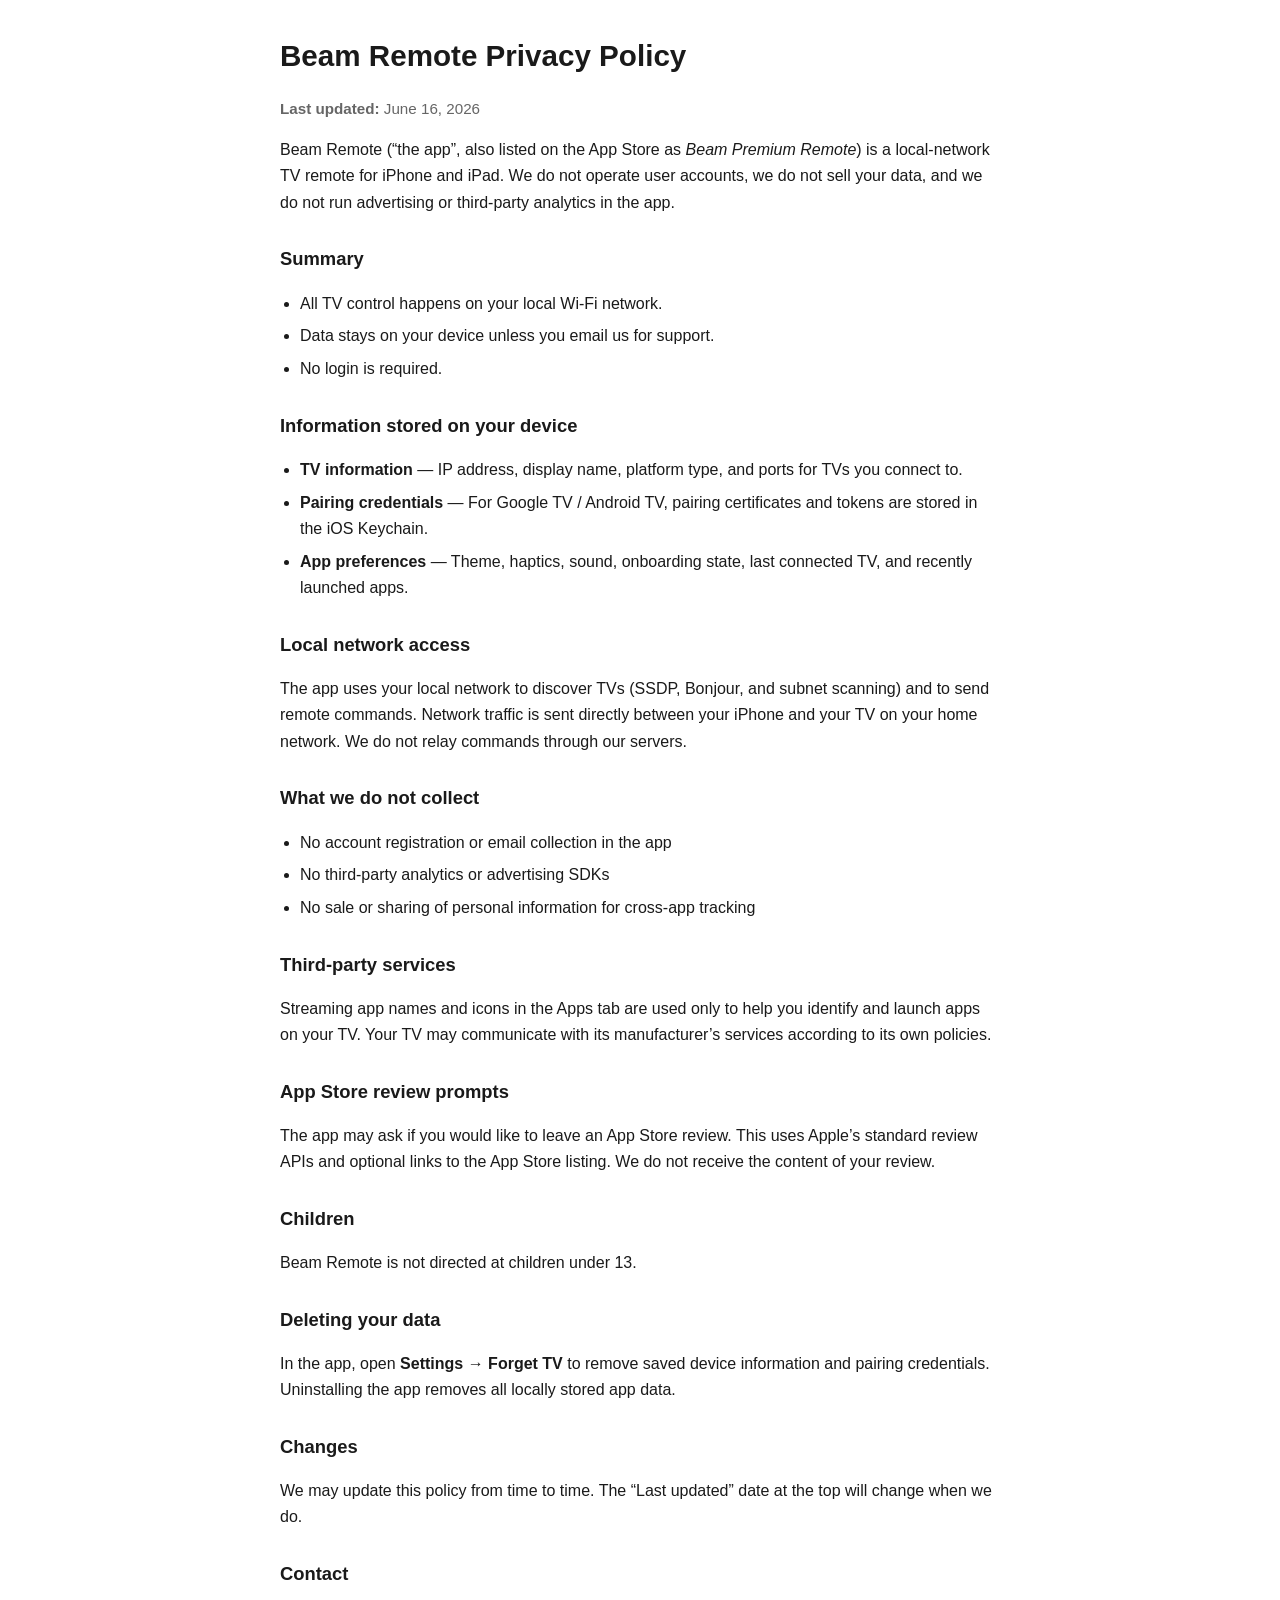
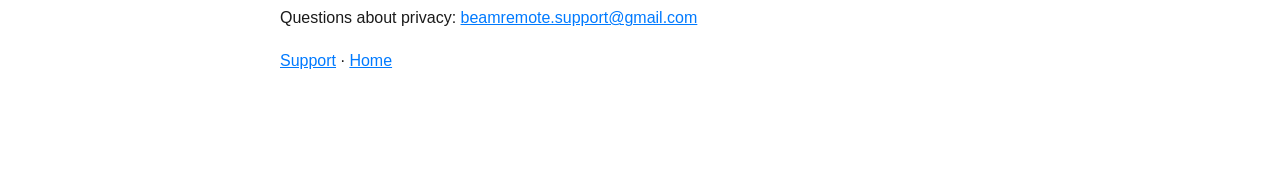
==== privacy.html @ 81498571 "Add Beam Remote privacy, support, and landing pages for GitHub Pages. Co-authored-by: Cursor <cursor" ====
<!DOCTYPE html>
<html lang="en">
<head>
  <meta charset="utf-8">
  <meta name="viewport" content="width=device-width, initial-scale=1">
  <title>Beam Remote — Privacy Policy</title>
  <style>
    :root { color-scheme: light dark; }
    body {
      font-family: -apple-system, BlinkMacSystemFont, "Segoe UI", sans-serif;
      max-width: 720px;
      margin: 2rem auto;
      padding: 0 1.25rem 3rem;
      line-height: 1.65;
      color: #1a1a1a;
      background: #fff;
    }
    @media (prefers-color-scheme: dark) {
      body { color: #eee; background: #0d0d12; }
      a { color: #6eb6ff; }
    }
    h1 { font-size: 1.85rem; margin-bottom: 0.25rem; }
    h2 { font-size: 1.15rem; margin-top: 1.75rem; }
    a { color: #007aff; }
    ul { padding-left: 1.25rem; }
    li { margin-bottom: 0.4rem; }
    .meta { color: #666; font-size: 0.95rem; }
    @media (prefers-color-scheme: dark) { .meta { color: #999; } }
  </style>
</head>
<body>
  <h1>Beam Remote Privacy Policy</h1>
  <p class="meta"><strong>Last updated:</strong> June 16, 2026</p>
  <p>
    Beam Remote (“the app”, also listed on the App Store as <em>Beam Premium Remote</em>) is a local-network TV remote
    for iPhone and iPad. We do not operate user accounts, we do not sell your data, and we do not run advertising
    or third-party analytics in the app.
  </p>

  <h2>Summary</h2>
  <ul>
    <li>All TV control happens on your local Wi‑Fi network.</li>
    <li>Data stays on your device unless you email us for support.</li>
    <li>No login is required.</li>
  </ul>

  <h2>Information stored on your device</h2>
  <ul>
    <li><strong>TV information</strong> — IP address, display name, platform type, and ports for TVs you connect to.</li>
    <li><strong>Pairing credentials</strong> — For Google TV / Android TV, pairing certificates and tokens are stored in the iOS Keychain.</li>
    <li><strong>App preferences</strong> — Theme, haptics, sound, onboarding state, last connected TV, and recently launched apps.</li>
  </ul>

  <h2>Local network access</h2>
  <p>
    The app uses your local network to discover TVs (SSDP, Bonjour, and subnet scanning) and to send remote commands.
    Network traffic is sent directly between your iPhone and your TV on your home network. We do not relay commands
    through our servers.
  </p>

  <h2>What we do not collect</h2>
  <ul>
    <li>No account registration or email collection in the app</li>
    <li>No third-party analytics or advertising SDKs</li>
    <li>No sale or sharing of personal information for cross-app tracking</li>
  </ul>

  <h2>Third-party services</h2>
  <p>
    Streaming app names and icons in the Apps tab are used only to help you identify and launch apps on your TV.
    Your TV may communicate with its manufacturer’s services according to its own policies.
  </p>

  <h2>App Store review prompts</h2>
  <p>
    The app may ask if you would like to leave an App Store review. This uses Apple’s standard review APIs and
    optional links to the App Store listing. We do not receive the content of your review.
  </p>

  <h2>Children</h2>
  <p>Beam Remote is not directed at children under 13.</p>

  <h2>Deleting your data</h2>
  <p>
    In the app, open <strong>Settings → Forget TV</strong> to remove saved device information and pairing credentials.
    Uninstalling the app removes all locally stored app data.
  </p>

  <h2>Changes</h2>
  <p>We may update this policy from time to time. The “Last updated” date at the top will change when we do.</p>

  <h2>Contact</h2>
  <p>Questions about privacy: <a href="mailto:beamremote.support@gmail.com">beamremote.support@gmail.com</a></p>
  <p><a href="support.html">Support</a> · <a href="index.html">Home</a></p>
</body>
</html>
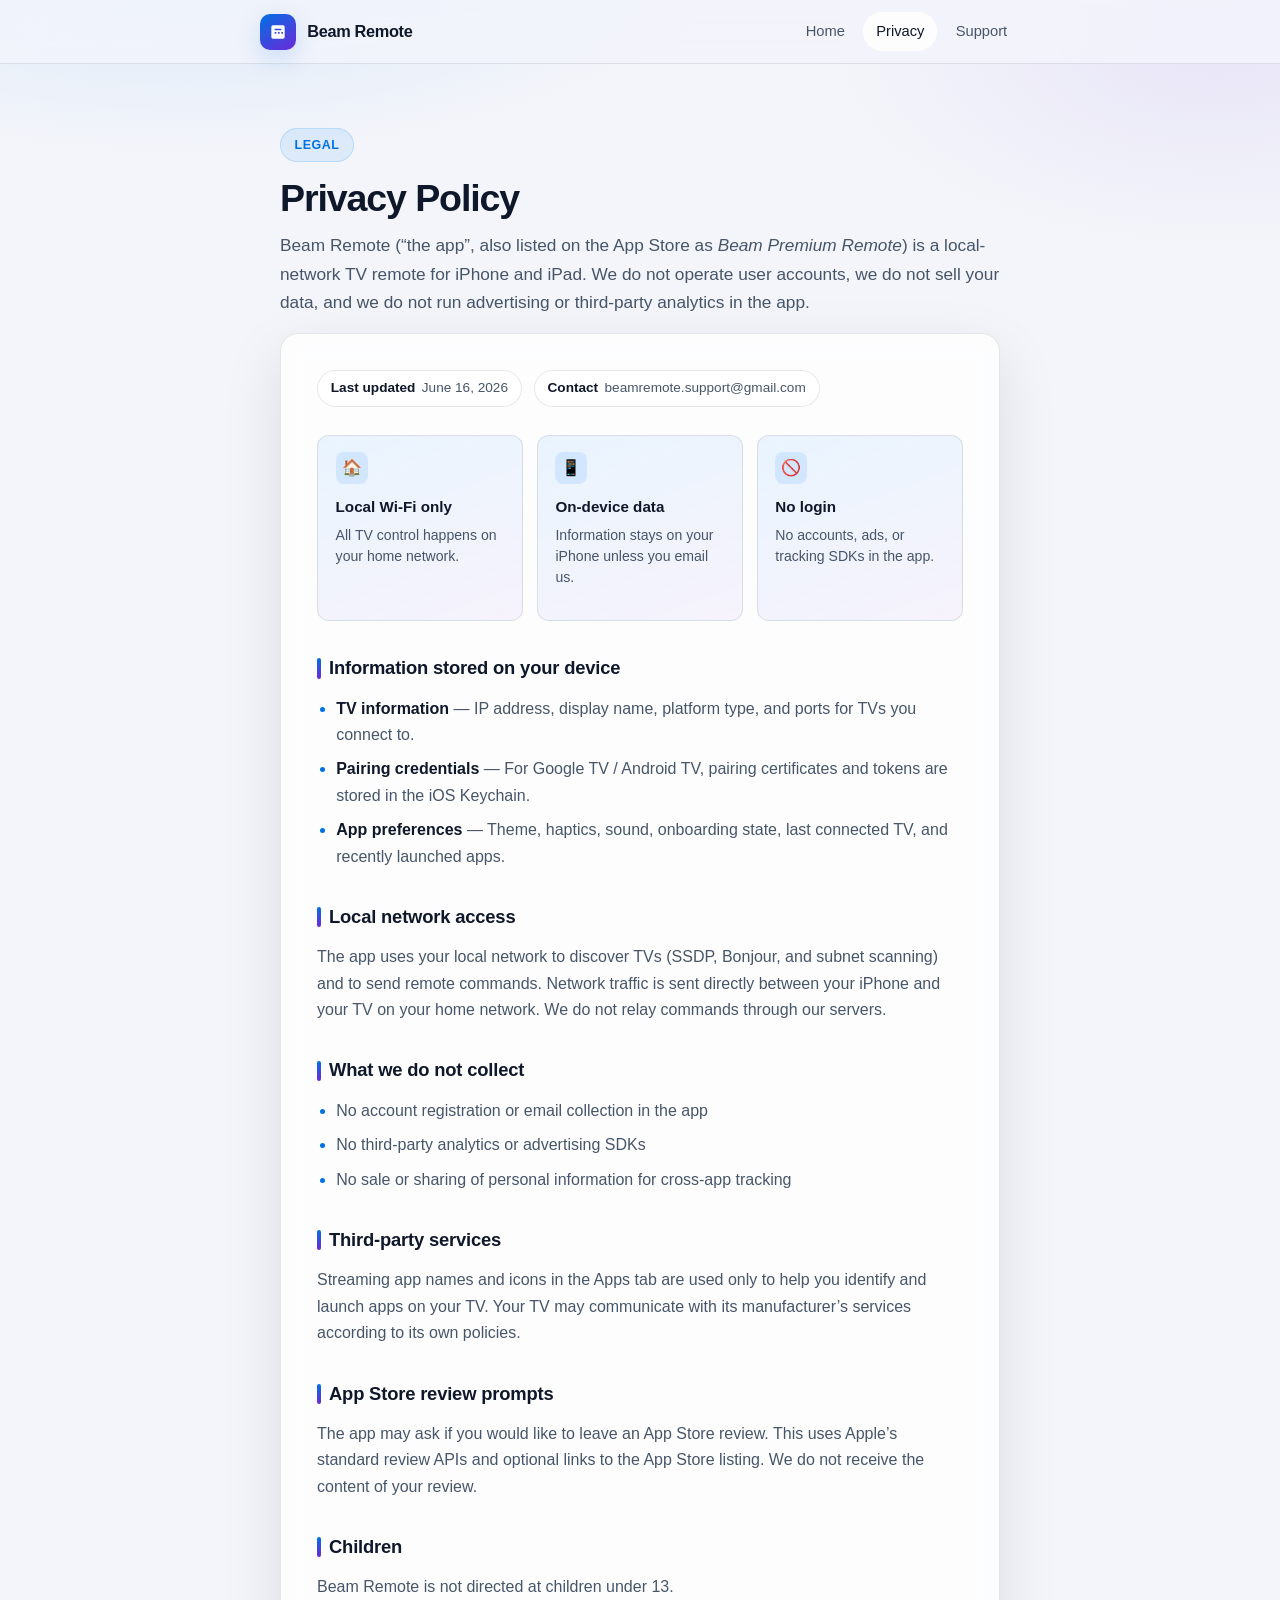
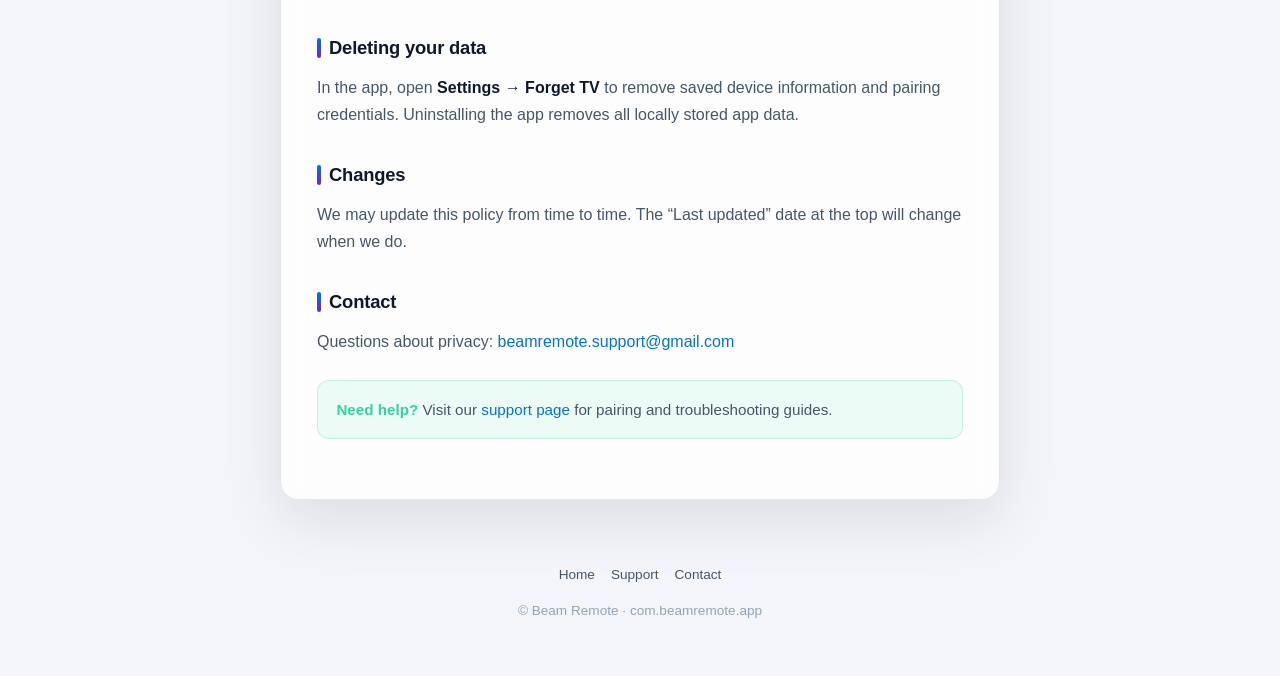
==== commit 7de9e008: "Redesign legal pages with premium glass UI and shared stylesheet. Matches Beam Remote brand colors, " ====
--- a/privacy.html
+++ b/privacy.html
@@ -3,94 +3,126 @@
 <head>
   <meta charset="utf-8">
   <meta name="viewport" content="width=device-width, initial-scale=1">
-  <title>Beam Remote — Privacy Policy</title>
-  <style>
-    :root { color-scheme: light dark; }
-    body {
-      font-family: -apple-system, BlinkMacSystemFont, "Segoe UI", sans-serif;
-      max-width: 720px;
-      margin: 2rem auto;
-      padding: 0 1.25rem 3rem;
-      line-height: 1.65;
-      color: #1a1a1a;
-      background: #fff;
-    }
-    @media (prefers-color-scheme: dark) {
-      body { color: #eee; background: #0d0d12; }
-      a { color: #6eb6ff; }
-    }
-    h1 { font-size: 1.85rem; margin-bottom: 0.25rem; }
-    h2 { font-size: 1.15rem; margin-top: 1.75rem; }
-    a { color: #007aff; }
-    ul { padding-left: 1.25rem; }
-    li { margin-bottom: 0.4rem; }
-    .meta { color: #666; font-size: 0.95rem; }
-    @media (prefers-color-scheme: dark) { .meta { color: #999; } }
-  </style>
+  <meta name="description" content="Beam Remote privacy policy — local-network TV remote with no data selling or third-party analytics.">
+  <meta name="theme-color" content="#07070a">
+  <title>Privacy Policy — Beam Remote</title>
+  <link rel="stylesheet" href="styles.css">
 </head>
 <body>
-  <h1>Beam Remote Privacy Policy</h1>
-  <p class="meta"><strong>Last updated:</strong> June 16, 2026</p>
-  <p>
-    Beam Remote (“the app”, also listed on the App Store as <em>Beam Premium Remote</em>) is a local-network TV remote
-    for iPhone and iPad. We do not operate user accounts, we do not sell your data, and we do not run advertising
-    or third-party analytics in the app.
-  </p>
+  <div class="bg-mesh" aria-hidden="true"></div>
 
-  <h2>Summary</h2>
-  <ul>
-    <li>All TV control happens on your local Wi‑Fi network.</li>
-    <li>Data stays on your device unless you email us for support.</li>
-    <li>No login is required.</li>
-  </ul>
+  <header class="site-nav">
+    <div class="nav-inner">
+      <a class="brand" href="index.html">
+        <span class="brand-mark" aria-hidden="true">
+          <svg viewBox="0 0 24 24" xmlns="http://www.w3.org/2000/svg"><path d="M6 4h12a2 2 0 0 1 2 2v12a2 2 0 0 1-2 2H6a2 2 0 0 1-2-2V6a2 2 0 0 1 2-2zm2 4v2h8V8H8zm0 4v2h2v-2H8zm4 0v2h2v-2h-2zm4 0v2h2v-2h-2z"/></svg>
+        </span>
+        Beam Remote
+      </a>
+      <nav class="nav-links" aria-label="Site">
+        <a href="index.html">Home</a>
+        <a href="privacy.html" class="active">Privacy</a>
+        <a href="support.html">Support</a>
+      </nav>
+    </div>
+  </header>
 
-  <h2>Information stored on your device</h2>
-  <ul>
-    <li><strong>TV information</strong> — IP address, display name, platform type, and ports for TVs you connect to.</li>
-    <li><strong>Pairing credentials</strong> — For Google TV / Android TV, pairing certificates and tokens are stored in the iOS Keychain.</li>
-    <li><strong>App preferences</strong> — Theme, haptics, sound, onboarding state, last connected TV, and recently launched apps.</li>
-  </ul>
+  <main class="page">
+    <section class="hero" style="text-align:left;padding-bottom:1rem;">
+      <div class="eyebrow">Legal</div>
+      <h1 style="font-size:clamp(1.85rem,4vw,2.35rem);">Privacy Policy</h1>
+      <p class="lead" style="margin:0;max-width:none;">
+        Beam Remote (“the app”, also listed on the App Store as <em>Beam Premium Remote</em>) is a local-network TV remote
+        for iPhone and iPad. We do not operate user accounts, we do not sell your data, and we do not run advertising
+        or third-party analytics in the app.
+      </p>
+    </section>
 
-  <h2>Local network access</h2>
-  <p>
-    The app uses your local network to discover TVs (SSDP, Bonjour, and subnet scanning) and to send remote commands.
-    Network traffic is sent directly between your iPhone and your TV on your home network. We do not relay commands
-    through our servers.
-  </p>
+    <article class="glass-card content-card prose">
+      <div class="meta-row">
+        <span class="meta-pill"><strong>Last updated</strong> June 16, 2026</span>
+        <span class="meta-pill"><strong>Contact</strong> beamremote.support@gmail.com</span>
+      </div>
 
-  <h2>What we do not collect</h2>
-  <ul>
-    <li>No account registration or email collection in the app</li>
-    <li>No third-party analytics or advertising SDKs</li>
-    <li>No sale or sharing of personal information for cross-app tracking</li>
-  </ul>
+      <div class="summary-grid" style="margin-top:0;">
+        <div class="summary-item">
+          <div class="icon" aria-hidden="true">🏠</div>
+          <h3>Local Wi‑Fi only</h3>
+          <p>All TV control happens on your home network.</p>
+        </div>
+        <div class="summary-item">
+          <div class="icon" aria-hidden="true">📱</div>
+          <h3>On-device data</h3>
+          <p>Information stays on your iPhone unless you email us.</p>
+        </div>
+        <div class="summary-item">
+          <div class="icon" aria-hidden="true">🚫</div>
+          <h3>No login</h3>
+          <p>No accounts, ads, or tracking SDKs in the app.</p>
+        </div>
+      </div>
 
-  <h2>Third-party services</h2>
-  <p>
-    Streaming app names and icons in the Apps tab are used only to help you identify and launch apps on your TV.
-    Your TV may communicate with its manufacturer’s services according to its own policies.
-  </p>
+      <h2>Information stored on your device</h2>
+      <ul>
+        <li><strong>TV information</strong> — IP address, display name, platform type, and ports for TVs you connect to.</li>
+        <li><strong>Pairing credentials</strong> — For Google TV / Android TV, pairing certificates and tokens are stored in the iOS Keychain.</li>
+        <li><strong>App preferences</strong> — Theme, haptics, sound, onboarding state, last connected TV, and recently launched apps.</li>
+      </ul>
 
-  <h2>App Store review prompts</h2>
-  <p>
-    The app may ask if you would like to leave an App Store review. This uses Apple’s standard review APIs and
-    optional links to the App Store listing. We do not receive the content of your review.
-  </p>
+      <h2>Local network access</h2>
+      <p>
+        The app uses your local network to discover TVs (SSDP, Bonjour, and subnet scanning) and to send remote commands.
+        Network traffic is sent directly between your iPhone and your TV on your home network. We do not relay commands
+        through our servers.
+      </p>
 
-  <h2>Children</h2>
-  <p>Beam Remote is not directed at children under 13.</p>
+      <h2>What we do not collect</h2>
+      <ul>
+        <li>No account registration or email collection in the app</li>
+        <li>No third-party analytics or advertising SDKs</li>
+        <li>No sale or sharing of personal information for cross-app tracking</li>
+      </ul>
 
-  <h2>Deleting your data</h2>
-  <p>
-    In the app, open <strong>Settings → Forget TV</strong> to remove saved device information and pairing credentials.
-    Uninstalling the app removes all locally stored app data.
-  </p>
+      <h2>Third-party services</h2>
+      <p>
+        Streaming app names and icons in the Apps tab are used only to help you identify and launch apps on your TV.
+        Your TV may communicate with its manufacturer’s services according to its own policies.
+      </p>
 
-  <h2>Changes</h2>
-  <p>We may update this policy from time to time. The “Last updated” date at the top will change when we do.</p>
+      <h2>App Store review prompts</h2>
+      <p>
+        The app may ask if you would like to leave an App Store review. This uses Apple’s standard review APIs and
+        optional links to the App Store listing. We do not receive the content of your review.
+      </p>
 
-  <h2>Contact</h2>
-  <p>Questions about privacy: <a href="mailto:beamremote.support@gmail.com">beamremote.support@gmail.com</a></p>
-  <p><a href="support.html">Support</a> · <a href="index.html">Home</a></p>
+      <h2>Children</h2>
+      <p>Beam Remote is not directed at children under 13.</p>
+
+      <h2>Deleting your data</h2>
+      <p>
+        In the app, open <strong>Settings → Forget TV</strong> to remove saved device information and pairing credentials.
+        Uninstalling the app removes all locally stored app data.
+      </p>
+
+      <h2>Changes</h2>
+      <p>We may update this policy from time to time. The “Last updated” date at the top will change when we do.</p>
+
+      <h2>Contact</h2>
+      <p>Questions about privacy: <a href="mailto:beamremote.support@gmail.com">beamremote.support@gmail.com</a></p>
+
+      <div class="tip-box">
+        <strong>Need help?</strong> Visit our <a href="support.html">support page</a> for pairing and troubleshooting guides.
+      </div>
+    </article>
+  </main>
+
+  <footer class="site-footer">
+    <div class="footer-links">
+      <a href="index.html">Home</a>
+      <a href="support.html">Support</a>
+      <a href="mailto:beamremote.support@gmail.com">Contact</a>
+    </div>
+    <p>© Beam Remote · com.beamremote.app</p>
+  </footer>
 </body>
 </html>
--- a/styles.css
+++ b/styles.css
@@ -0,0 +1,473 @@
+:root {
+  color-scheme: dark light;
+  --bg: #07070a;
+  --bg-elevated: #101014;
+  --surface: rgba(255, 255, 255, 0.06);
+  --surface-strong: rgba(255, 255, 255, 0.1);
+  --stroke: rgba(255, 255, 255, 0.12);
+  --text: #f4f4f7;
+  --text-muted: rgba(255, 255, 255, 0.62);
+  --text-faint: rgba(255, 255, 255, 0.42);
+  --accent: #3b9eff;
+  --accent-2: #8c40d9;
+  --accent-glow: rgba(59, 158, 255, 0.35);
+  --success: #34d399;
+  --radius: 18px;
+  --radius-sm: 12px;
+  --shadow: 0 24px 80px rgba(0, 0, 0, 0.45);
+  --font: "SF Pro Display", "SF Pro Text", -apple-system, BlinkMacSystemFont, "Segoe UI", sans-serif;
+  --max: 760px;
+  --nav-h: 64px;
+}
+
+@media (prefers-color-scheme: light) {
+  :root {
+    --bg: #f3f5fa;
+    --bg-elevated: #ffffff;
+    --surface: rgba(255, 255, 255, 0.82);
+    --surface-strong: #ffffff;
+    --stroke: rgba(15, 23, 42, 0.1);
+    --text: #0f172a;
+    --text-muted: #475569;
+    --text-faint: #94a3b8;
+    --accent: #0071e3;
+    --accent-2: #6d28d9;
+    --accent-glow: rgba(0, 113, 227, 0.18);
+    --shadow: 0 20px 60px rgba(15, 23, 42, 0.1);
+  }
+}
+
+*, *::before, *::after { box-sizing: border-box; }
+
+html {
+  scroll-behavior: smooth;
+  -webkit-text-size-adjust: 100%;
+}
+
+body {
+  margin: 0;
+  min-height: 100vh;
+  font-family: var(--font);
+  font-size: 1rem;
+  line-height: 1.65;
+  color: var(--text);
+  background: var(--bg);
+  -webkit-font-smoothing: antialiased;
+}
+
+.bg-mesh {
+  position: fixed;
+  inset: 0;
+  z-index: -1;
+  overflow: hidden;
+  pointer-events: none;
+  background:
+    radial-gradient(ellipse 80% 50% at 15% -10%, rgba(59, 158, 255, 0.22), transparent 55%),
+    radial-gradient(ellipse 60% 45% at 95% 5%, rgba(140, 64, 217, 0.18), transparent 50%),
+    radial-gradient(ellipse 70% 50% at 50% 110%, rgba(59, 158, 255, 0.1), transparent 55%),
+    var(--bg);
+}
+
+@media (prefers-color-scheme: light) {
+  .bg-mesh {
+    background:
+      radial-gradient(ellipse 80% 50% at 15% -10%, rgba(0, 113, 227, 0.12), transparent 55%),
+      radial-gradient(ellipse 60% 45% at 95% 5%, rgba(109, 40, 217, 0.08), transparent 50%),
+      var(--bg);
+  }
+}
+
+.site-nav {
+  position: sticky;
+  top: 0;
+  z-index: 20;
+  height: var(--nav-h);
+  display: flex;
+  align-items: center;
+  justify-content: center;
+  padding: 0 1.25rem;
+  backdrop-filter: blur(18px) saturate(160%);
+  -webkit-backdrop-filter: blur(18px) saturate(160%);
+  background: rgba(7, 7, 10, 0.72);
+  border-bottom: 1px solid var(--stroke);
+}
+
+@media (prefers-color-scheme: light) {
+  .site-nav { background: rgba(243, 245, 250, 0.82); }
+}
+
+.nav-inner {
+  width: min(100%, var(--max));
+  display: flex;
+  align-items: center;
+  justify-content: space-between;
+  gap: 1rem;
+}
+
+.brand {
+  display: inline-flex;
+  align-items: center;
+  gap: 0.7rem;
+  text-decoration: none;
+  color: var(--text);
+  font-weight: 700;
+  font-size: 1.02rem;
+  letter-spacing: -0.02em;
+}
+
+.brand:hover { opacity: 0.9; }
+
+.brand-mark {
+  width: 36px;
+  height: 36px;
+  border-radius: 10px;
+  display: grid;
+  place-items: center;
+  background: linear-gradient(145deg, var(--accent), var(--accent-2));
+  box-shadow: 0 8px 24px var(--accent-glow);
+  flex-shrink: 0;
+}
+
+.brand-mark svg {
+  width: 20px;
+  height: 20px;
+  fill: white;
+}
+
+.nav-links {
+  display: flex;
+  align-items: center;
+  gap: 0.35rem;
+  flex-wrap: wrap;
+  justify-content: flex-end;
+}
+
+.nav-links a {
+  color: var(--text-muted);
+  text-decoration: none;
+  font-size: 0.92rem;
+  font-weight: 500;
+  padding: 0.45rem 0.8rem;
+  border-radius: 999px;
+  transition: color 0.15s, background 0.15s;
+}
+
+.nav-links a:hover,
+.nav-links a.active {
+  color: var(--text);
+  background: var(--surface);
+}
+
+.page {
+  width: min(100%, var(--max));
+  margin: 0 auto;
+  padding: 2.5rem 1.25rem 4rem;
+}
+
+.hero {
+  text-align: center;
+  padding: 1.5rem 0 2.5rem;
+}
+
+.eyebrow {
+  display: inline-flex;
+  align-items: center;
+  gap: 0.45rem;
+  padding: 0.35rem 0.85rem;
+  border-radius: 999px;
+  font-size: 0.78rem;
+  font-weight: 600;
+  letter-spacing: 0.04em;
+  text-transform: uppercase;
+  color: var(--accent);
+  background: rgba(59, 158, 255, 0.12);
+  border: 1px solid rgba(59, 158, 255, 0.22);
+  margin-bottom: 1rem;
+}
+
+.hero h1 {
+  margin: 0 0 0.75rem;
+  font-size: clamp(2rem, 5vw, 2.75rem);
+  line-height: 1.1;
+  letter-spacing: -0.03em;
+  font-weight: 800;
+}
+
+.hero .lead {
+  margin: 0 auto;
+  max-width: 34rem;
+  font-size: 1.08rem;
+  color: var(--text-muted);
+}
+
+.glass-card {
+  background: var(--surface);
+  border: 1px solid var(--stroke);
+  border-radius: var(--radius);
+  box-shadow: var(--shadow);
+  backdrop-filter: blur(12px);
+  -webkit-backdrop-filter: blur(12px);
+}
+
+.content-card {
+  padding: clamp(1.5rem, 4vw, 2.25rem);
+}
+
+.meta-row {
+  display: flex;
+  flex-wrap: wrap;
+  gap: 0.75rem;
+  margin-bottom: 1.75rem;
+}
+
+.meta-pill {
+  display: inline-flex;
+  align-items: center;
+  gap: 0.4rem;
+  padding: 0.4rem 0.8rem;
+  border-radius: 999px;
+  font-size: 0.85rem;
+  color: var(--text-muted);
+  background: var(--surface-strong);
+  border: 1px solid var(--stroke);
+}
+
+.meta-pill strong { color: var(--text); font-weight: 600; }
+
+.summary-grid {
+  display: grid;
+  grid-template-columns: repeat(auto-fit, minmax(200px, 1fr));
+  gap: 0.85rem;
+  margin: 1.75rem 0 2rem;
+}
+
+.summary-item {
+  padding: 1rem 1.1rem;
+  border-radius: var(--radius-sm);
+  background: linear-gradient(160deg, rgba(59, 158, 255, 0.1), rgba(140, 64, 217, 0.06));
+  border: 1px solid var(--stroke);
+}
+
+.summary-item .icon {
+  width: 32px;
+  height: 32px;
+  border-radius: 8px;
+  display: grid;
+  place-items: center;
+  margin-bottom: 0.65rem;
+  background: rgba(59, 158, 255, 0.15);
+  color: var(--accent);
+  font-size: 1rem;
+}
+
+.summary-item h3 {
+  margin: 0 0 0.35rem;
+  font-size: 0.95rem;
+  font-weight: 700;
+}
+
+.summary-item p {
+  margin: 0;
+  font-size: 0.88rem;
+  color: var(--text-muted);
+  line-height: 1.5;
+}
+
+.prose h2 {
+  margin: 2rem 0 0.75rem;
+  font-size: 1.15rem;
+  font-weight: 700;
+  letter-spacing: -0.01em;
+  display: flex;
+  align-items: center;
+  gap: 0.5rem;
+}
+
+.prose h2::before {
+  content: "";
+  width: 4px;
+  height: 1.1em;
+  border-radius: 99px;
+  background: linear-gradient(180deg, var(--accent), var(--accent-2));
+  flex-shrink: 0;
+}
+
+.prose p,
+.prose li {
+  color: var(--text-muted);
+}
+
+.prose p { margin: 0 0 1rem; }
+.prose strong { color: var(--text); }
+
+.prose ul,
+.prose ol {
+  margin: 0 0 1rem;
+  padding-left: 1.2rem;
+}
+
+.prose li { margin-bottom: 0.5rem; }
+.prose li::marker { color: var(--accent); }
+
+.prose a {
+  color: var(--accent);
+  text-decoration: none;
+  font-weight: 500;
+}
+
+.prose a:hover { text-decoration: underline; }
+
+.link-grid {
+  display: grid;
+  gap: 0.85rem;
+  margin-top: 2rem;
+}
+
+.link-tile {
+  display: flex;
+  align-items: center;
+  gap: 1rem;
+  padding: 1.1rem 1.2rem;
+  border-radius: var(--radius-sm);
+  text-decoration: none;
+  color: var(--text);
+  background: var(--surface-strong);
+  border: 1px solid var(--stroke);
+  transition: transform 0.15s, border-color 0.15s, box-shadow 0.15s;
+}
+
+.link-tile:hover {
+  transform: translateY(-2px);
+  border-color: rgba(59, 158, 255, 0.35);
+  box-shadow: 0 12px 32px rgba(59, 158, 255, 0.12);
+}
+
+.link-tile .tile-icon {
+  width: 44px;
+  height: 44px;
+  border-radius: 12px;
+  display: grid;
+  place-items: center;
+  background: linear-gradient(145deg, rgba(59, 158, 255, 0.2), rgba(140, 64, 217, 0.15));
+  color: var(--accent);
+  font-size: 1.2rem;
+  flex-shrink: 0;
+}
+
+.link-tile .tile-body h3 {
+  margin: 0 0 0.15rem;
+  font-size: 1rem;
+  font-weight: 700;
+}
+
+.link-tile .tile-body p {
+  margin: 0;
+  font-size: 0.88rem;
+  color: var(--text-muted);
+}
+
+.link-tile .chevron {
+  margin-left: auto;
+  color: var(--text-faint);
+  font-size: 1.1rem;
+}
+
+.platform-grid {
+  display: grid;
+  grid-template-columns: repeat(auto-fit, minmax(220px, 1fr));
+  gap: 0.85rem;
+  margin: 1rem 0 1.5rem;
+}
+
+.platform-card {
+  padding: 1rem 1.1rem;
+  border-radius: var(--radius-sm);
+  border: 1px solid var(--stroke);
+  background: var(--surface-strong);
+}
+
+.platform-card h3 {
+  margin: 0 0 0.4rem;
+  font-size: 0.95rem;
+  color: var(--text);
+}
+
+.platform-card p {
+  margin: 0;
+  font-size: 0.88rem;
+  color: var(--text-muted);
+}
+
+.steps {
+  list-style: none;
+  padding: 0;
+  margin: 0 0 1.5rem;
+  display: grid;
+  gap: 0.75rem;
+}
+
+.steps li {
+  display: flex;
+  gap: 0.9rem;
+  align-items: flex-start;
+  padding: 0.9rem 1rem;
+  border-radius: var(--radius-sm);
+  background: var(--surface-strong);
+  border: 1px solid var(--stroke);
+  color: var(--text-muted);
+}
+
+.step-num {
+  width: 28px;
+  height: 28px;
+  border-radius: 8px;
+  flex-shrink: 0;
+  display: grid;
+  place-items: center;
+  font-size: 0.82rem;
+  font-weight: 800;
+  color: white;
+  background: linear-gradient(145deg, var(--accent), var(--accent-2));
+}
+
+.tip-box {
+  margin: 1.5rem 0;
+  padding: 1rem 1.15rem;
+  border-radius: var(--radius-sm);
+  border: 1px solid rgba(52, 211, 153, 0.25);
+  background: rgba(52, 211, 153, 0.08);
+  color: var(--text-muted);
+  font-size: 0.95rem;
+}
+
+.tip-box strong { color: var(--success); }
+
+.site-footer {
+  width: min(100%, var(--max));
+  margin: 0 auto;
+  padding: 0 1.25rem 2.5rem;
+  text-align: center;
+  color: var(--text-faint);
+  font-size: 0.85rem;
+}
+
+.site-footer a {
+  color: var(--text-muted);
+  text-decoration: none;
+}
+
+.site-footer a:hover { color: var(--accent); }
+
+.footer-links {
+  display: flex;
+  justify-content: center;
+  flex-wrap: wrap;
+  gap: 0.5rem 1rem;
+  margin-bottom: 0.75rem;
+}
+
+@media (max-width: 540px) {
+  .nav-links a:not(.active) { display: none; }
+  .nav-links a.active { display: inline-flex; }
+  .hero { padding-top: 0.5rem; }
+}
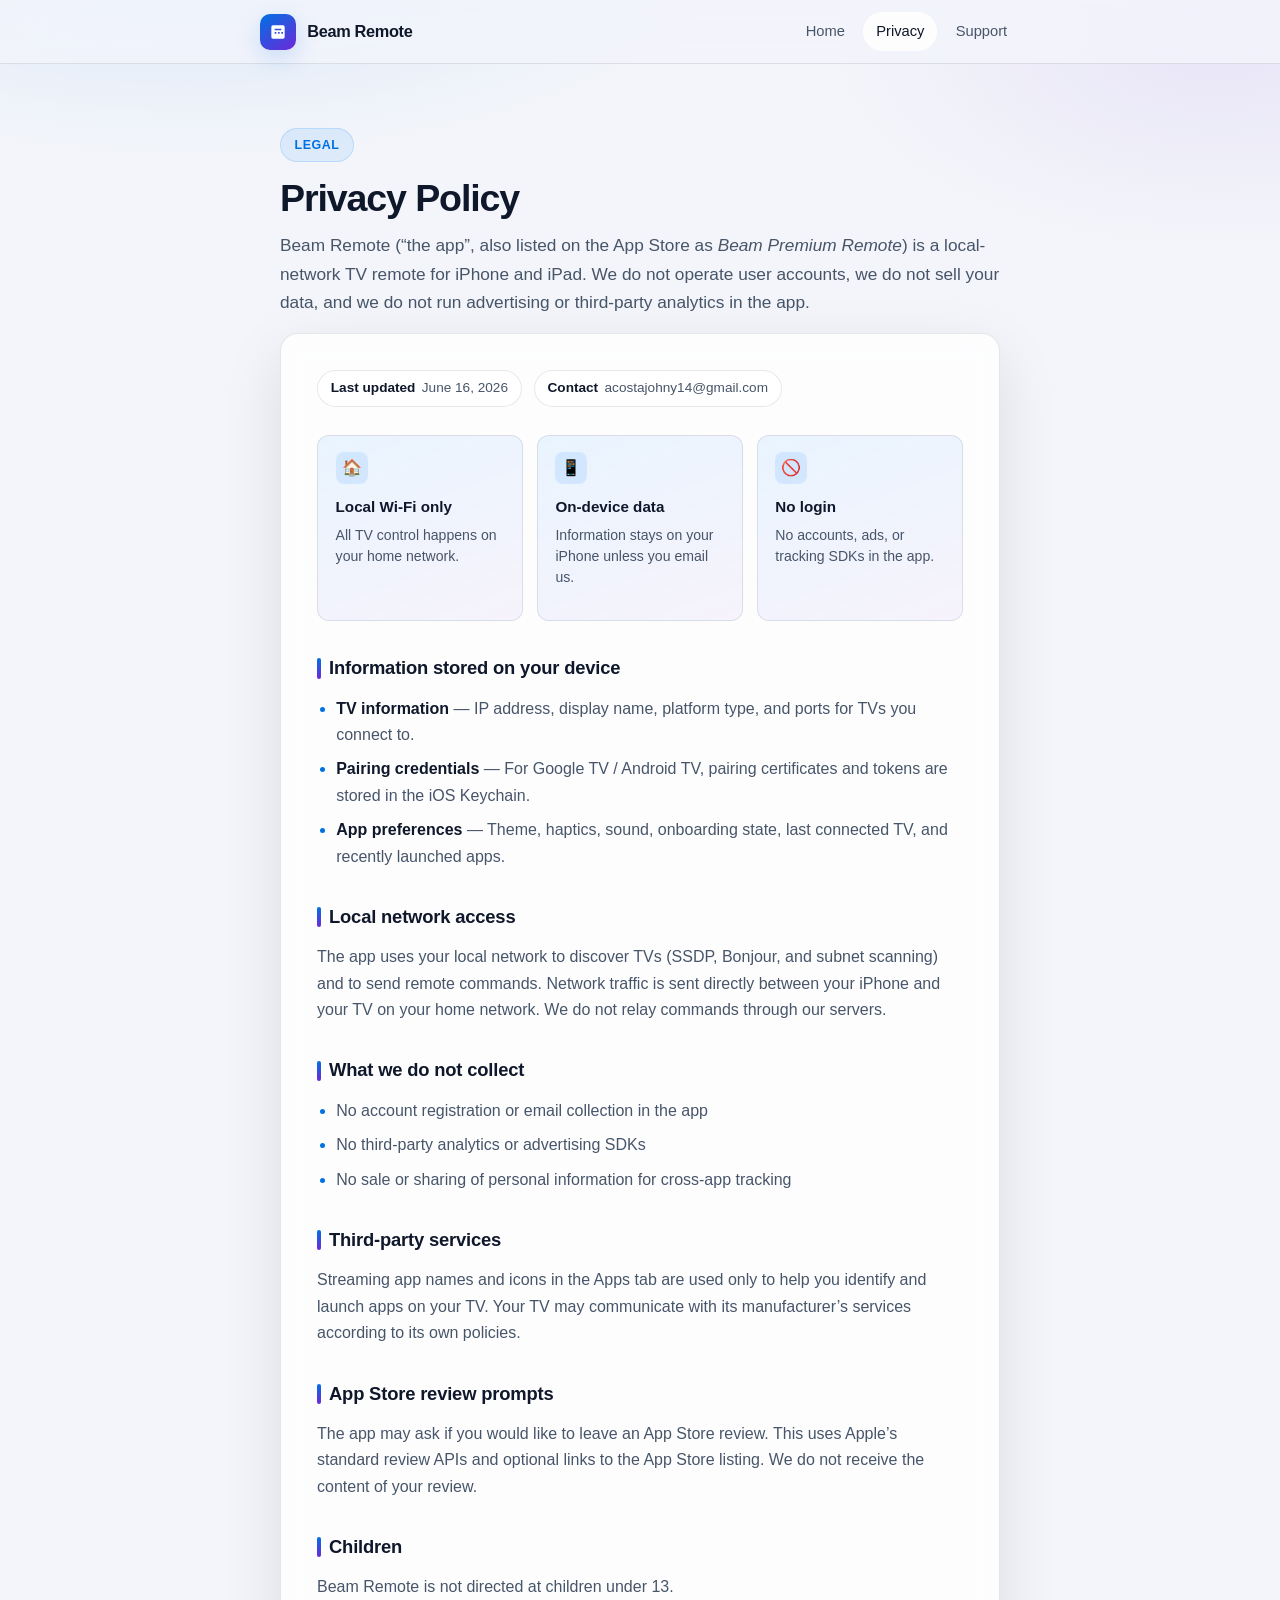
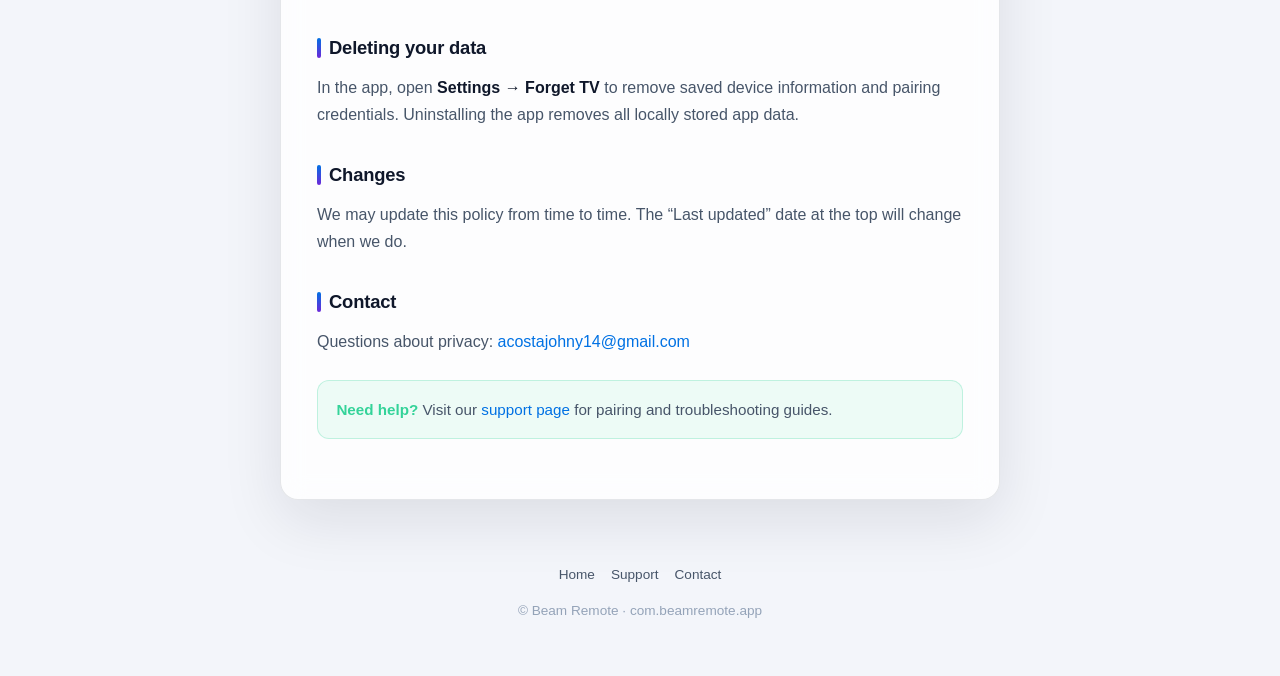
==== commit 77415bdb: "Update support contact email to acostajohny14@gmail.com. Co-authored-by: Cursor <cursoragent@cursor." ====
--- a/privacy.html
+++ b/privacy.html
@@ -41,7 +41,7 @@
     <article class="glass-card content-card prose">
       <div class="meta-row">
         <span class="meta-pill"><strong>Last updated</strong> June 16, 2026</span>
-        <span class="meta-pill"><strong>Contact</strong> beamremote.support@gmail.com</span>
+        <span class="meta-pill"><strong>Contact</strong> acostajohny14@gmail.com</span>
       </div>
 
       <div class="summary-grid" style="margin-top:0;">
@@ -108,7 +108,7 @@
       <p>We may update this policy from time to time. The “Last updated” date at the top will change when we do.</p>
 
       <h2>Contact</h2>
-      <p>Questions about privacy: <a href="mailto:beamremote.support@gmail.com">beamremote.support@gmail.com</a></p>
+      <p>Questions about privacy: <a href="mailto:acostajohny14@gmail.com">acostajohny14@gmail.com</a></p>
 
       <div class="tip-box">
         <strong>Need help?</strong> Visit our <a href="support.html">support page</a> for pairing and troubleshooting guides.
@@ -120,7 +120,7 @@
     <div class="footer-links">
       <a href="index.html">Home</a>
       <a href="support.html">Support</a>
-      <a href="mailto:beamremote.support@gmail.com">Contact</a>
+      <a href="mailto:acostajohny14@gmail.com">Contact</a>
     </div>
     <p>© Beam Remote · com.beamremote.app</p>
   </footer>
